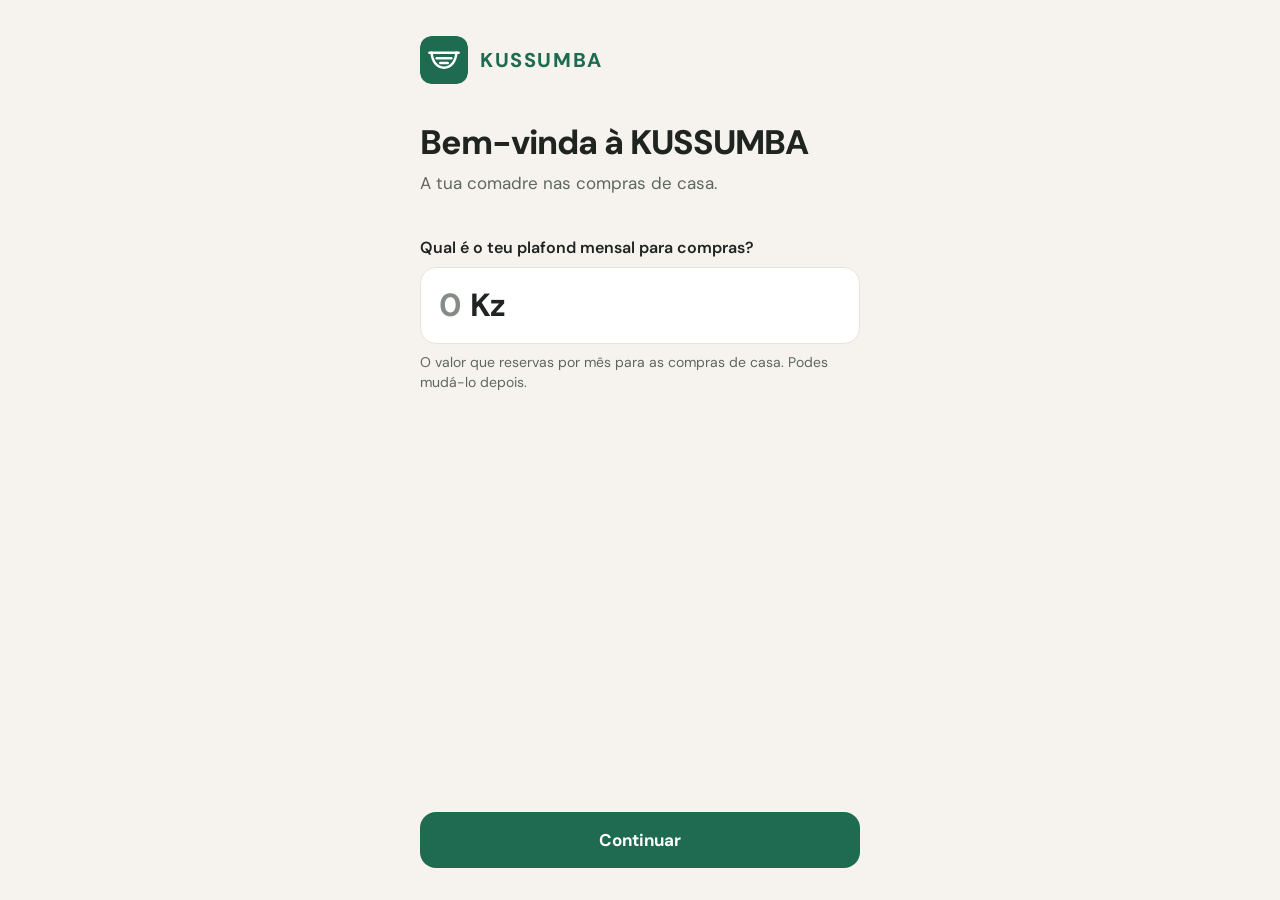
==== index.html @ 4082519f "KUSSUMBA: primeira versão completa Aplicação instalável (PWA) para gerir as compras da casa: plafond" ====
<!doctype html>
<html lang="pt-AO">
<head>
  <meta charset="utf-8">
  <meta name="viewport" content="width=device-width, initial-scale=1, viewport-fit=cover">
  <meta name="theme-color" content="#F6F3EE">
  <meta http-equiv="Content-Security-Policy" content="default-src 'self'; script-src 'self'; style-src 'self' 'unsafe-inline'; img-src 'self' data:; font-src 'self'; connect-src 'self'; manifest-src 'self'; worker-src 'self'; object-src 'none'; base-uri 'self'; form-action 'none'">
  <title>KUSSUMBA</title>
  <meta name="description" content="A tua comadre nas compras de casa.">
  <link rel="manifest" href="manifest.webmanifest">
  <link rel="icon" href="icones/favicon.svg" type="image/svg+xml">
  <link rel="apple-touch-icon" href="icones/icone-192.png">
  <link rel="preload" href="fontes/dm-sans-latin-wght-normal.woff2" as="font" type="font/woff2" crossorigin>
  <link rel="stylesheet" href="css/tokens.css">
  <link rel="stylesheet" href="css/base.css">
  <link rel="stylesheet" href="css/componentes.css">
  <link rel="stylesheet" href="css/ecras.css">
  <script type="module" src="js/app.js"></script>
</head>
<body>
  <main id="app" class="app"></main>
  <nav id="navegacao" class="nav" aria-label="Navegação principal" hidden></nav>
  <div id="avisos" class="avisos" role="status" aria-live="polite"></div>
  <noscript>
    <p class="sem-js">A KUSSUMBA precisa do JavaScript activo no navegador.</p>
  </noscript>
</body>
</html>
---- css/tokens.css ----
/* Identidade visual da KUSSUMBA. Cores retiradas das telas de referência do projecto. */

@font-face {
  font-family: "DM Sans";
  src: url("../fontes/dm-sans-latin-wght-normal.woff2") format("woff2");
  font-weight: 100 1000;
  font-style: normal;
  font-display: swap;
}

:root {
  /* Superfícies */
  --fundo: #F6F3EE;
  --superficie: #FFFFFF;
  --superficie-2: #F6F3EE;
  --borda: #E7E3DC;
  --borda-forte: #D9D3C8;
  --tracejado: #9DB5A9;
  --marcador: #858B85; /* texto de exemplo em campos vazios: 3:1 no mínimo */
  --trilho: #ECE7DE;

  /* Texto */
  --tinta: #1F2421;
  --tinta-2: #5E6660;

  /* Marca */
  --verde: #1E6B52;
  --verde-premido: #185A45;
  --verde-suave: #E1EFE8;
  --verde-tinta: #154D3B;

  /* Estados */
  --alerta-fundo: #FDF0E1;
  --alerta-borda: #F2D8B9;
  --alerta-tinta: #7A3E06;
  --subida: #8A3B12;
  --descida: #1D4E89;

  /* Ícones de produto */
  --icone-fundo: #F3E7D3;
  --icone-traco: #7A4A12;

  /* Forma */
  --raio: 16px;
  --raio-pequeno: 12px;
  --margem: 20px;
  --toque: 48px;

  /* Tipografia */
  --fonte: "DM Sans", system-ui, -apple-system, "Segoe UI", sans-serif;
  --t-meta: 0.875rem;   /* 14px */
  --t-corpo: 1rem;      /* 16px */
  --t-destaque: 1.0625rem; /* 17px */
  --t-titulo: 1.875rem; /* 30px */
  --t-valor: 2.625rem;  /* 42px */

  --altura-nav: 72px;
}
---- css/base.css ----
*,
*::before,
*::after {
  box-sizing: border-box;
}

html {
  -webkit-text-size-adjust: 100%;
  text-size-adjust: 100%;
}

body {
  margin: 0;
  min-height: 100dvh;
  background: var(--fundo);
  color: var(--tinta);
  font-family: var(--fonte);
  font-size: var(--t-corpo);
  line-height: 1.45;
  -webkit-font-smoothing: antialiased;
  -webkit-tap-highlight-color: transparent;
  overscroll-behavior-y: none;
}

h1, h2, h3, p {
  margin: 0;
}

h1 {
  font-size: var(--t-titulo);
  line-height: 1.15;
  font-weight: 800;
  letter-spacing: -0.02em;
}

h2 {
  font-size: var(--t-destaque);
  line-height: 1.3;
  font-weight: 600;
}

button,
input,
select,
textarea {
  font: inherit;
  color: inherit;
}

button {
  cursor: pointer;
  touch-action: manipulation;
  -webkit-user-select: none;
  user-select: none;
}

a {
  color: var(--verde);
}

/* Os campos têm pelo menos 16px para o Android não ampliar a página ao focar. */
input,
select,
textarea {
  font-size: max(16px, 1em);
}

:focus-visible {
  outline: 3px solid var(--verde);
  outline-offset: 2px;
}

[hidden] {
  display: none !important;
}

.app {
  width: 100%;
  max-width: 480px;
  margin: 0 auto;
  padding: calc(24px + env(safe-area-inset-top)) var(--margem) 32px;
}

body.com-nav .app {
  padding-bottom: calc(var(--altura-nav) + 32px + env(safe-area-inset-bottom));
}

.visualmente-oculto {
  position: absolute;
  width: 1px;
  height: 1px;
  overflow: hidden;
  clip: rect(0 0 0 0);
  clip-path: inset(50%);
  white-space: nowrap;
}

.sem-js {
  padding: 24px;
  text-align: center;
}

@media (prefers-reduced-motion: reduce) {
  *,
  *::before,
  *::after {
    animation-duration: 0.01ms !important;
    transition-duration: 0.01ms !important;
  }
}
---- css/componentes.css ----
/* Componentes reutilizados em várias telas. */

/* Cabeçalho de tela */
.cabecalho {
  margin-bottom: 20px;
}

.cabecalho__sobre {
  color: var(--tinta-2);
  font-size: var(--t-meta);
  margin-bottom: 2px;
}

/* O título recebe o foco ao abrir a tela, para os leitores de ecrã; não precisa de contorno. */
h1[tabindex="-1"]:focus {
  outline: none;
}

/* Cartão */
.cartao {
  background: var(--superficie);
  border: 1px solid var(--borda);
  border-radius: var(--raio);
  padding: 20px;
}

.cartao + .cartao,
.cartao + .seccao,
.seccao + .seccao,
.alerta + .botao,
.cartao + .alerta,
.alerta + .cartao,
.alerta + .seccao {
  margin-top: 16px;
}

.cartao + .botao {
  margin-top: 20px;
}

/* Secção com título */
.seccao {
  margin-top: 28px;
}

.seccao__titulo {
  font-size: var(--t-destaque);
  font-weight: 600;
  margin-bottom: 10px;
}

/* Botões */
.botao {
  display: flex;
  align-items: center;
  justify-content: center;
  gap: 10px;
  width: 100%;
  min-height: 56px;
  padding: 14px 20px;
  border-radius: var(--raio);
  border: 1.5px solid transparent;
  font-size: var(--t-destaque);
  font-weight: 700;
  text-decoration: none;
  transition: transform 120ms ease-out, background-color 120ms ease-out;
}

.botao:active {
  transform: scale(0.98);
}

.botao svg {
  width: 22px;
  height: 22px;
  flex: none;
}

.botao--primario {
  background: var(--verde);
  color: #FFFFFF;
}

.botao--primario:active {
  background: var(--verde-premido);
}

.botao--secundario {
  background: var(--superficie);
  color: var(--verde);
  border-color: var(--verde);
}

.botao--tracejado {
  background: transparent;
  color: var(--verde);
  border: 1.5px dashed var(--tracejado);
  font-weight: 600;
}

.botao--texto {
  background: transparent;
  color: var(--verde);
  font-weight: 600;
  min-height: var(--toque);
}

.botao:disabled {
  opacity: 0.45;
  cursor: default;
  transform: none;
}

.botao-voltar {
  display: inline-flex;
  align-items: center;
  justify-content: center;
  width: var(--toque);
  height: var(--toque);
  border-radius: var(--raio-pequeno);
  border: 1px solid var(--borda);
  background: var(--superficie);
  color: var(--tinta);
  text-decoration: none;
}

.botao-voltar svg {
  width: 22px;
  height: 22px;
}

/* Alertas em linha */
.alerta {
  display: flex;
  gap: 12px;
  align-items: flex-start;
  padding: 14px 16px;
  border-radius: var(--raio-pequeno);
  border: 1px solid var(--alerta-borda);
  background: var(--alerta-fundo);
  color: var(--alerta-tinta);
  font-size: 0.9375rem;
  line-height: 1.4;
}

.alerta svg {
  width: 20px;
  height: 20px;
  flex: none;
  margin-top: 1px;
}

.alerta--positivo {
  background: var(--verde-suave);
  border-color: var(--verde-suave);
  color: var(--verde-tinta);
}

.alerta--info {
  background: var(--superficie);
  border-color: var(--borda);
  color: var(--tinta-2);
}

/* Barra de progresso */
.progresso {
  height: 12px;
  border-radius: 999px;
  background: var(--trilho);
  overflow: hidden;
}

.progresso__barra {
  height: 100%;
  border-radius: inherit;
  background: var(--verde);
}

.progresso--excedido .progresso__barra {
  background: var(--subida);
}

/* Linhas em lista dentro de um cartão */
.linhas {
  background: var(--superficie);
  border: 1px solid var(--borda);
  border-radius: var(--raio);
  overflow: hidden;
  list-style: none;
  margin: 0;
  padding: 0;
}

.linhas--separadas {
  background: none;
  border: 0;
  border-radius: 0;
  display: grid;
  gap: 10px;
}

.linhas--separadas > li {
  background: var(--superficie);
  border: 1px solid var(--borda);
  border-radius: var(--raio);
}

.linha {
  display: flex;
  align-items: center;
  justify-content: space-between;
  gap: 12px;
  width: 100%;
  min-height: 64px;
  padding: 14px 16px;
  background: none;
  border: 0;
  text-align: left;
  text-decoration: none;
  color: inherit;
}

.linhas:not(.linhas--separadas) > li + li {
  border-top: 1px solid var(--borda);
}

.linha__texto {
  min-width: 0;
}

.linha__titulo {
  display: block;
  font-weight: 600;
  overflow-wrap: anywhere;
}

.linha__meta {
  display: block;
  color: var(--tinta-2);
  font-size: var(--t-meta);
}

.linha__valor {
  flex: none;
  text-align: right;
  font-weight: 600;
}

.linha__valor small {
  display: block;
  color: var(--tinta-2);
  font-size: 0.8125rem;
  font-weight: 400;
}

/* Pares rótulo / valor */
.pares {
  display: grid;
  gap: 10px;
  margin: 0;
}

.par {
  display: flex;
  justify-content: space-between;
  align-items: baseline;
  gap: 12px;
}

.par dt {
  color: var(--tinta-2);
}

.par dd {
  margin: 0;
  font-weight: 600;
  text-align: right;
}

.divisor {
  border: 0;
  border-top: 1px solid var(--borda);
  margin: 14px 0;
}

/* Etiquetas */
.etiqueta {
  display: inline-flex;
  align-items: center;
  padding: 3px 10px;
  border-radius: 999px;
  background: var(--verde-suave);
  color: var(--verde-tinta);
  font-size: 0.8125rem;
  font-weight: 600;
}

.etiqueta--aviso {
  background: var(--alerta-fundo);
  color: var(--alerta-tinta);
}

.etiqueta--neutra {
  background: var(--superficie);
  border: 1px solid var(--borda);
  color: var(--tinta-2);
}

.cabecalho__etiquetas {
  display: flex;
  flex-wrap: wrap;
  gap: 6px;
  margin-top: 8px;
}

.cabecalho__etiquetas .cabecalho__etiqueta {
  margin-top: 0;
}

/* Texto de apoio */
.nota {
  color: var(--tinta-2);
  font-size: var(--t-meta);
  line-height: 1.45;
}

.subida {
  color: var(--subida);
}

.descida {
  color: var(--descida);
}

.positivo {
  color: var(--verde);
}

/* Campo de valor em Kz */
.campo {
  display: grid;
  gap: 8px;
}

.campo__rotulo {
  font-weight: 600;
}

.campo-kz {
  display: flex;
  align-items: baseline;
  gap: 8px;
  min-height: 72px;
  padding: 14px 18px;
  background: var(--superficie);
  border: 1.5px solid var(--borda);
  border-radius: var(--raio);
  cursor: text;
}

.campo-kz:focus-within {
  border-color: var(--verde);
}

.campo-kz__input {
  field-sizing: content;
  min-width: 1ch;
  max-width: 100%;
  padding: 0;
  border: 0;
  outline: none;
  background: none;
  font-size: 2rem;
  font-weight: 700;
  letter-spacing: -0.02em;
}

.campo-kz__input::placeholder {
  color: var(--marcador);
}

.campo-kz__moeda {
  font-size: 2rem;
  font-weight: 700;
  letter-spacing: -0.02em;
}

.campo__erro {
  color: var(--subida);
  font-size: var(--t-meta);
}

/* Barra de navegação inferior */
.nav {
  position: fixed;
  left: 0;
  right: 0;
  bottom: 0;
  z-index: 10;
  background: var(--superficie);
  border-top: 1px solid var(--borda);
  padding-bottom: env(safe-area-inset-bottom);
}

.nav__lista {
  display: grid;
  grid-template-columns: repeat(4, 1fr);
  max-width: 480px;
  margin: 0 auto;
  padding: 0;
  list-style: none;
}

.nav__item {
  display: flex;
  flex-direction: column;
  align-items: center;
  justify-content: center;
  gap: 4px;
  height: var(--altura-nav);
  color: var(--tinta-2);
  font-size: 0.8125rem;
  font-weight: 500;
  text-decoration: none;
}

.nav__item svg {
  width: 24px;
  height: 24px;
}

.nav__item[aria-current="page"] {
  color: var(--verde);
  font-weight: 700;
}

/* Avisos temporários */
.avisos {
  position: fixed;
  left: 50%;
  bottom: calc(var(--altura-nav) + 16px + env(safe-area-inset-bottom));
  z-index: 30;
  transform: translateX(-50%);
  width: min(440px, calc(100% - 2 * var(--margem)));
  pointer-events: none;
}

/* Sem barra inferior, os botões principais ficam em baixo; o aviso passa para o topo. */
body:not(.com-nav) .avisos {
  top: calc(12px + env(safe-area-inset-top));
  bottom: auto;
}

.aviso {
  padding: 14px 16px;
  border-radius: var(--raio-pequeno);
  background: var(--tinta);
  color: #FFFFFF;
  font-size: 0.9375rem;
  animation: aviso-entra 180ms ease-out;
}

.aviso--erro {
  background: var(--subida);
}

@keyframes aviso-entra {
  from { opacity: 0; transform: translateY(8px); }
  to { opacity: 1; transform: none; }
}

/* Diálogo de confirmação */
.dialogo {
  width: min(420px, calc(100% - 2 * var(--margem)));
  padding: 24px;
  border: 0;
  border-radius: var(--raio);
  background: var(--superficie);
  color: var(--tinta);
}

.dialogo::backdrop {
  background: rgba(31, 36, 33, 0.45);
}

.dialogo h2 {
  margin-bottom: 8px;
}

.dialogo p {
  color: var(--tinta-2);
}

.dialogo__accoes {
  display: grid;
  gap: 8px;
  margin-top: 20px;
}

.botao--perigo {
  background: var(--subida);
  color: #FFFFFF;
}

/* Estado de erro de uma tela */
.falha {
  display: grid;
  gap: 16px;
  padding-top: 40px;
  text-align: center;
}

/* Cabeçalho com botão de voltar */
.topo-voltar {
  display: flex;
  align-items: center;
  gap: 14px;
  margin-bottom: 16px;
}

.topo-voltar h1 {
  font-size: 1.625rem;
}

.cabecalho__etiqueta {
  margin-top: 8px;
}

/* Campos de texto simples */
.campo-texto {
  width: 100%;
  min-height: 52px;
  padding: 12px 16px;
  background: var(--superficie);
  border: 1.5px solid var(--borda);
  border-radius: 14px;
  outline: none;
}

.campo-texto:focus {
  border-color: var(--verde);
}

select.campo-texto {
  appearance: none;
  background-image: linear-gradient(45deg, transparent 50%, var(--tinta-2) 50%), linear-gradient(135deg, var(--tinta-2) 50%, transparent 50%);
  background-position: calc(100% - 20px) 50%, calc(100% - 14px) 50%;
  background-size: 6px 6px;
  background-repeat: no-repeat;
  padding-right: 36px;
}

.campos-lado {
  display: grid;
  grid-template-columns: 1fr 1fr;
  gap: 12px;
}

/* Pesquisa */
.pesquisa {
  display: block;
}

.pesquisa input {
  width: 100%;
  min-height: 50px;
  padding: 12px 16px;
  background: var(--superficie);
  border: 1.5px solid var(--borda);
  border-radius: 14px;
  outline: none;
}

.pesquisa input:focus {
  border-color: var(--verde);
}

/* Categorias e sugestões em fila */
.chips {
  display: flex;
  gap: 8px;
  margin: 14px calc(-1 * var(--margem)) 0;
  padding: 0 var(--margem) 4px;
  overflow-x: auto;
  scrollbar-width: none;
  overscroll-behavior-x: contain;
}

.chips::-webkit-scrollbar {
  display: none;
}

.chips--quebra {
  flex-wrap: wrap;
  margin: 10px 0 0;
  padding: 0;
  overflow: visible;
}

.chip {
  flex: none;
  min-height: 44px;
  padding: 8px 16px;
  background: var(--superficie);
  border: 1px solid var(--borda);
  border-radius: 999px;
  font-size: 0.9375rem;
  font-weight: 600;
  color: var(--tinta);
}

.chip[aria-pressed="true"] {
  background: var(--tinta);
  border-color: var(--tinta);
  color: #FFFFFF;
}

/* Seletor de quantidade: − 25 kg + */
.quantidade {
  display: grid;
  grid-template-columns: 52px 1fr 52px;
  align-items: center;
  min-height: 56px;
  background: var(--superficie);
  border: 1.5px solid var(--borda);
  border-radius: 14px;
}

.quantidade__botao {
  display: grid;
  place-items: center;
  height: 100%;
  min-height: 48px;
  background: none;
  border: 0;
  color: var(--verde);
}

.quantidade__botao svg {
  width: 22px;
  height: 22px;
}

.quantidade__valor {
  display: flex;
  align-items: baseline;
  justify-content: center;
  gap: 6px;
  font-weight: 700;
  font-size: 1.125rem;
}

.quantidade__valor input {
  width: 5ch;
  padding: 4px 0;
  border: 0;
  border-bottom: 1.5px dashed var(--borda-forte);
  background: none;
  text-align: right;
  font-weight: 700;
  outline: none;
}

.quantidade__valor input:focus {
  border-bottom-color: var(--verde);
}

.quantidade--compacta {
  grid-template-columns: 34px 1fr 34px;
  min-height: 44px;
  border: 0;
  border-top: 1px solid var(--borda);
  border-radius: 0;
  background: none;
}

.quantidade--compacta .quantidade__botao {
  color: var(--tinta);
}

.quantidade--compacta .quantidade__botao svg {
  width: 16px;
  height: 16px;
}

.quantidade--compacta .quantidade__valor {
  flex-direction: column;
  align-items: center;
  gap: 0;
  font-size: 0.875rem;
  line-height: 1.15;
}

.quantidade--compacta [data-numero] {
  font-weight: 700;
}

/* Folha que sobe do fundo */
.folha {
  width: 100%;
  max-width: 480px;
  max-height: 88dvh;
  margin: auto auto 0;
  padding: 0;
  border: 0;
  border-radius: 20px 20px 0 0;
  background: var(--superficie);
  color: var(--tinta);
  animation: folha-sobe 200ms ease-out;
}

.folha::backdrop {
  background: rgba(31, 36, 33, 0.45);
}

.folha__corpo {
  padding: 20px var(--margem) calc(20px + env(safe-area-inset-bottom));
}

.folha__corpo form,
.folha__corpo > .campo,
.folha__corpo {
  display: grid;
  gap: 18px;
}

.folha__cabecalho {
  display: flex;
  align-items: flex-start;
  gap: 12px;
}

.folha__cabecalho > div {
  flex: 1;
  min-width: 0;
}

.folha__cabecalho h2 {
  font-size: 1.25rem;
  font-weight: 700;
}

.folha__fechar {
  display: grid;
  place-items: center;
  width: var(--toque);
  height: var(--toque);
  margin: -8px -8px 0 0;
  background: none;
  border: 0;
  border-radius: var(--raio-pequeno);
  color: var(--tinta-2);
}

.folha__fechar svg {
  width: 22px;
  height: 22px;
}

.folha__accoes {
  display: grid;
  gap: 4px;
}

.folha__unitario {
  margin-top: -10px;
}

@keyframes folha-sobe {
  from { transform: translateY(24px); opacity: 0; }
  to { transform: none; opacity: 1; }
}

.botao--texto-perigo {
  color: var(--subida);
}

/* Ícone de produto no quadrado bege */
.icone-produto {
  display: grid;
  place-items: center;
  flex: none;
  width: 52px;
  height: 52px;
  border-radius: var(--raio-pequeno);
  background: var(--icone-fundo);
  color: var(--icone-traco);
}

.icone-produto svg {
  width: 30px;
  height: 30px;
}

/* Barra fixa no fundo (catálogo) */
.rodape-fixo {
  position: fixed;
  left: 0;
  right: 0;
  bottom: 0;
  z-index: 10;
  display: flex;
  align-items: center;
  justify-content: space-between;
  gap: 16px;
  max-width: 480px;
  margin: 0 auto;
  padding: 14px var(--margem) calc(14px + env(safe-area-inset-bottom));
  background: var(--superficie);
  border-top: 1px solid var(--borda);
}

.rodape-fixo__texto strong {
  display: block;
  font-size: var(--t-destaque);
}

.rodape-fixo__texto span {
  color: var(--tinta-2);
  font-size: var(--t-meta);
}

.rodape-fixo__botao {
  width: auto;
  padding: 14px 22px;
}

/* Escolha em cartões com botão de opção */
.escolha {
  display: grid;
  gap: 12px;
  margin: 0;
  padding: 0;
  border: 0;
}

.escolha legend {
  margin-bottom: 12px;
  padding: 0;
}

.opcao-radio {
  display: flex;
  align-items: center;
  gap: 16px;
  min-height: 64px;
  padding: 14px 18px;
  background: var(--superficie);
  border: 1.5px solid var(--borda);
  border-radius: var(--raio);
  cursor: pointer;
}

.opcao-radio:has(input:checked) {
  border-color: var(--verde);
}

.opcao-radio input {
  flex: none;
  width: 22px;
  height: 22px;
  margin: 0;
  accent-color: var(--verde);
}
---- css/ecras.css ----
/* Estilos próprios de cada tela. */

/* ---------- Entrada: boas-vindas e primeira lista ---------- */

.entrada {
  display: flex;
  flex-direction: column;
  min-height: calc(100dvh - 56px - env(safe-area-inset-top));
}

.entrada__marca {
  display: flex;
  align-items: center;
  gap: 12px;
  margin: 12px 0 40px;
}

.entrada__marca img {
  width: 48px;
  height: 48px;
  border-radius: 12px;
}

.entrada__nome {
  font-size: 1.25rem;
  font-weight: 800;
  letter-spacing: 0.08em;
  color: var(--verde);
}

.entrada h1 {
  font-size: 2.125rem;
  line-height: 1.1;
  letter-spacing: -0.03em;
}

.entrada__slogan {
  margin-top: 10px;
  color: var(--tinta-2);
  font-size: var(--t-destaque);
  max-width: 32ch;
}

.entrada__form {
  display: flex;
  flex-direction: column;
  gap: 24px;
  flex: 1;
  margin-top: 40px;
}

.entrada__form .botao {
  margin-top: auto;
}

.entrada--escolha h1 {
  margin-top: 24px;
}

.entrada__depois {
  margin-top: auto;
}

/* Opções grandes, uma por linha */
.opcoes {
  display: grid;
  gap: 12px;
  margin-top: 32px;
}

.opcao {
  display: flex;
  align-items: center;
  justify-content: space-between;
  gap: 16px;
  width: 100%;
  min-height: 76px;
  padding: 16px 18px;
  background: var(--superficie);
  border: 1.5px solid var(--borda);
  border-radius: var(--raio);
  text-align: left;
  transition: border-color 120ms ease-out, transform 120ms ease-out;
}

.opcao:active {
  transform: scale(0.99);
  border-color: var(--verde);
}

.opcao svg {
  width: 22px;
  height: 22px;
  flex: none;
  color: var(--tinta-2);
}

.opcao__titulo {
  display: block;
  font-weight: 700;
}

.opcao__meta {
  display: block;
  margin-top: 2px;
  color: var(--tinta-2);
  font-size: var(--t-meta);
}

/* ---------- Mês ---------- */

.saldo {
  padding: 20px 20px 18px;
}

.saldo__rotulo {
  color: var(--tinta-2);
  font-size: 0.9375rem;
}

.saldo__valor {
  margin: 2px 0 16px;
  color: var(--verde);
  font-size: var(--t-valor);
  line-height: 1.1;
  font-weight: 800;
  letter-spacing: -0.03em;
}

.saldo__valor--excedido {
  color: var(--subida);
}

.saldo__pares {
  display: flex;
  justify-content: space-between;
  align-items: flex-end;
  gap: 12px;
  margin-top: 14px;
}

.saldo__par-rotulo {
  display: flex;
  align-items: center;
  gap: 4px;
  color: var(--tinta-2);
  font-size: var(--t-meta);
}

.saldo__par-rotulo svg {
  width: 14px;
  height: 14px;
}

.saldo__par-valor {
  display: block;
  font-weight: 700;
  font-size: 0.9375rem;
}

.saldo__plafond {
  display: flex;
  flex-direction: column;
  align-items: flex-end;
  min-height: var(--toque);
  justify-content: flex-end;
  margin: -8px -8px -6px 0;
  padding: 8px 8px 6px;
  background: none;
  border: 0;
  border-radius: var(--raio-pequeno);
  text-align: right;
}

.saldo__plafond:active {
  background: var(--superficie-2);
}

.saldo + .alerta {
  margin-top: 16px;
}

.alerta + .botao,
.saldo + .botao {
  margin-top: 20px;
}

.alerta p {
  margin: 0;
}

.alerta--perigo {
  border-color: var(--subida);
}

.previsao__resultado {
  display: flex;
  align-items: flex-start;
  gap: 10px;
  font-weight: 500;
}

.previsao__resultado svg {
  width: 20px;
  height: 20px;
  flex: none;
  margin-top: 1px;
}

.previsao__resultado strong {
  font-weight: 700;
}

.previsao__nota {
  margin-top: 10px;
}

.previsao p + .ligacao,
.ritmo p + .ligacao {
  margin-top: 8px;
}

.ritmo__frase {
  margin-top: 12px;
}

.ritmo__frase + .nota {
  margin-top: 8px;
}

.ligacao {
  display: inline-flex;
  align-items: center;
  min-height: var(--toque);
  padding: 0;
  background: none;
  border: 0;
  color: var(--verde);
  font-weight: 700;
  text-decoration: none;
}

.linha__etiqueta {
  margin-top: 6px;
}

.vazio {
  padding: 4px 0;
}

/* ---------- Lista (tela 3) ---------- */

.lista-resumo {
  padding: 16px 16px 14px;
}

.lista-resumo__topo {
  display: flex;
  justify-content: space-between;
  gap: 12px;
}

.lista-resumo__direita {
  text-align: right;
}

.lista-resumo__rotulo {
  color: var(--tinta-2);
  font-size: 0.9375rem;
}

.lista-resumo__valor {
  font-size: 1.125rem;
  font-weight: 700;
}

.lista-resumo .divisor {
  margin: 12px 0;
}

.lista-resumo__resultado {
  display: flex;
  align-items: center;
  gap: 8px;
  margin-top: 10px;
  font-weight: 500;
}

.lista-resumo__resultado svg {
  width: 20px;
  height: 20px;
  flex: none;
}

.lista-resumo__nota {
  margin-top: 10px;
}

.lista-resumo + .alerta,
.lista-resumo + .lista-artigos,
.alerta + .lista-artigos {
  margin-top: 16px;
}

.lista-artigos .linha {
  min-height: 66px;
}

.lista-artigos .linha__valor {
  font-weight: 500;
}

.linha__valor--vazio {
  color: var(--tinta-2);
  font-weight: 500;
  font-size: var(--t-meta);
  padding: 4px 10px;
  border: 1px dashed var(--borda-forte);
  border-radius: 999px;
}

.linha--comprada .linha__titulo {
  display: flex;
  align-items: center;
  gap: 6px;
  color: var(--tinta-2);
}

.linha--comprada .linha__titulo svg {
  width: 18px;
  height: 18px;
  color: var(--verde);
  flex: none;
}

.linha--comprada .linha__valor {
  color: var(--tinta-2);
  font-weight: 500;
}

.lista-vazia {
  display: grid;
  gap: 16px;
}

.lista-adicionar {
  margin-top: 20px;
}

.produto-historico {
  padding: 14px 16px;
  background: var(--superficie-2);
  border-radius: var(--raio-pequeno);
  font-size: 0.9375rem;
}

.produto-historico dd {
  white-space: nowrap;
}

/* ---------- Catálogo (tela 2) ---------- */

.tela--catalogo {
  padding-bottom: 96px;
}

.catalogo__aviso {
  margin-top: 10px;
}

/* Três colunas com a letra normal; duas quando a letra está grande ou o ecrã é estreito. */
.grelha {
  display: grid;
  grid-template-columns: repeat(auto-fill, minmax(6.5rem, 1fr));
  gap: 12px;
  margin: 18px 0 0;
  padding: 0;
  list-style: none;
}

.grelha__vazia {
  grid-column: 1 / -1;
}

.produto {
  position: relative;
  display: flex;
  flex-direction: column;
  background: var(--superficie);
  border: 1px solid var(--borda);
  border-radius: 14px;
  overflow: hidden;
}

.produto--na-lista {
  border: 2px solid var(--verde);
}

.produto__tocar {
  display: flex;
  flex-direction: column;
  align-items: stretch;
  gap: 2px;
  flex: 1;
  padding: 8px 8px 10px;
  background: none;
  border: 0;
  text-align: left;
}

.produto__icone {
  display: grid;
  place-items: center;
  height: 58px;
  margin-bottom: 8px;
  border-radius: 10px;
  background: var(--icone-fundo);
  color: var(--icone-traco);
}

.produto__icone svg {
  width: 34px;
  height: 34px;
}

.produto__marca {
  position: absolute;
  top: 6px;
  right: 6px;
  display: grid;
  place-items: center;
  width: 24px;
  height: 24px;
  border-radius: 50%;
  background: var(--verde);
  color: #FFFFFF;
}

.produto__marca svg {
  width: 15px;
  height: 15px;
  stroke-width: 2.6;
}

.produto__nome {
  font-weight: 700;
  font-size: 0.9375rem;
  line-height: 1.2;
  overflow-wrap: break-word;
  hyphens: auto;
}

.produto__estado {
  color: var(--tinta-2);
  font-size: 0.8125rem;
  line-height: 1.3;
}

.produto--novo {
  border: 1.5px dashed var(--tracejado);
  background: transparent;
}

.produto--novo .produto__tocar {
  align-items: center;
  justify-content: center;
  gap: 6px;
  min-height: 132px;
  color: var(--verde);
  font-weight: 700;
  font-size: 0.9375rem;
  text-align: center;
}

.produto--novo svg {
  width: 26px;
  height: 26px;
}

/* ---------- Comprar (tela 4) ---------- */

.comprar-inicio {
  display: grid;
  gap: 22px;
}

.compra-topo {
  display: flex;
  justify-content: space-between;
  align-items: flex-start;
  gap: 12px;
}

.compra-topo__sobra {
  text-align: right;
  font-size: var(--t-meta);
  color: var(--tinta-2);
}

.compra-topo__valor {
  color: var(--verde);
  font-size: var(--t-destaque);
  font-weight: 700;
}

.compra-titulo {
  margin-top: 16px;
  font-size: 1.625rem;
}

.compra-progresso {
  margin-top: 2px;
  color: var(--tinta-2);
  font-size: 0.9375rem;
}

.registados {
  display: grid;
  gap: 8px;
  margin: 14px 0 0;
  padding: 0;
  list-style: none;
}

.registado {
  display: flex;
  align-items: center;
  justify-content: space-between;
  gap: 12px;
  width: 100%;
  min-height: 44px;
  padding: 8px 14px;
  background: var(--superficie);
  border: 1px solid var(--borda);
  border-radius: var(--raio-pequeno);
  text-align: left;
  font-size: 0.9375rem;
}

.registado__texto {
  display: flex;
  align-items: center;
  gap: 8px;
  min-width: 0;
}

.registado__texto svg {
  width: 18px;
  height: 18px;
  flex: none;
  color: var(--verde);
}

.registado strong {
  flex: none;
}

.registados__todos {
  width: auto;
  margin-top: 2px;
  padding: 8px 0;
  justify-content: flex-start;
}

.artigo-actual {
  margin-top: 14px;
  padding: 16px;
  background: var(--superficie);
  border: 1.5px solid var(--verde);
  border-radius: var(--raio);
}

.artigo-actual__topo {
  display: flex;
  justify-content: space-between;
  align-items: center;
  gap: 12px;
}

.artigo-actual__topo h2 {
  font-size: var(--t-destaque);
  font-weight: 700;
}

.artigo-actual__qtd {
  flex: none;
  min-height: 44px;
  margin: -8px -8px -8px 0;
  padding: 8px;
  background: none;
  border: 0;
  border-radius: var(--raio-pequeno);
  color: var(--tinta-2);
  font-size: 0.9375rem;
  text-decoration: underline dotted;
  text-underline-offset: 4px;
}

.artigo-actual__etiqueta {
  margin-top: 6px;
}

.artigo-actual__rotulo {
  margin-top: 10px;
  color: var(--tinta-2);
  font-size: var(--t-meta);
}

.artigo-actual__valor {
  margin-top: 6px;
  padding: 10px 14px;
  background: var(--superficie-2);
  border-radius: var(--raio-pequeno);
  font-size: 2rem;
  font-weight: 800;
  letter-spacing: -0.02em;
}

.artigo-actual__valor--vazio {
  color: var(--marcador);
}

.artigo-actual__rodape {
  display: flex;
  justify-content: space-between;
  align-items: baseline;
  gap: 12px;
  margin-top: 10px;
}

.artigo-actual__diferenca {
  flex: none;
  font-size: var(--t-meta);
  font-weight: 700;
}

.artigo-actual__anterior {
  margin-top: 4px;
}

.teclado {
  display: grid;
  grid-template-columns: repeat(3, 1fr);
  gap: 8px;
  margin-top: 14px;
}

.tecla {
  display: grid;
  place-items: center;
  min-height: 52px;
  background: var(--superficie);
  border: 1px solid var(--borda);
  border-radius: var(--raio-pequeno);
  font-size: 1.375rem;
  font-weight: 400;
  transition: background-color 80ms ease-out;
}

.tecla:active {
  background: var(--trilho);
}

.tecla svg {
  width: 26px;
  height: 26px;
  stroke-width: 1.5;
}

.compra-guardar {
  margin-top: 14px;
}

.compra-secundarias {
  display: flex;
  flex-wrap: wrap;
  justify-content: space-between;
  gap: 4px 12px;
  margin-top: 8px;
}

.compra-secundarias .botao {
  width: auto;
  padding: 10px 4px;
  font-size: 0.9375rem;
}

.compra-secundarias .botao svg {
  width: 18px;
  height: 18px;
}

.compra-fim {
  margin-top: 14px;
}

.compra-fim .botao {
  margin-top: 8px;
  width: auto;
  padding: 8px 0;
}

.compra-totais {
  margin-top: 12px;
}

.compra-totais dd {
  white-space: nowrap;
}

.compra-totais__nota {
  margin-top: 10px;
}

.compra-fecho {
  display: grid;
  gap: 4px;
  margin-top: 20px;
}

.compra-detalhe__ajuda {
  margin-top: 10px;
}

.compra-detalhe__continuar {
  margin-top: 24px;
}

.escolher-produto {
  max-height: 50dvh;
  overflow-y: auto;
}

.escolher-produto .linha svg {
  width: 20px;
  height: 20px;
  color: var(--tinta-2);
  flex: none;
}

.escolher-produto__vazio {
  padding: 16px;
}

/* ---------- Relatório (tela 5) ---------- */

.numeros-mes {
  display: grid;
  grid-template-columns: repeat(3, minmax(0, 1fr));
  gap: 8px;
}

.numero-mes {
  padding: 12px 12px 14px;
  background: var(--superficie);
  border: 1px solid var(--borda);
  border-radius: 14px;
}

.numero-mes__rotulo {
  color: var(--tinta-2);
  font-size: 0.8125rem;
}

.numero-mes__valor {
  margin-top: 4px;
  font-size: clamp(0.9375rem, 4.4vw, 1.0625rem);
  font-weight: 700;
  white-space: nowrap;
}

.numero-mes--destaque {
  background: var(--verde);
  border-color: var(--verde);
  color: #FFFFFF;
}

.numero-mes--destaque .numero-mes__rotulo {
  color: rgba(255, 255, 255, 0.85);
}

.numero-mes--excedido {
  background: var(--subida);
  border-color: var(--subida);
}

.numeros-mes__nota {
  margin-top: 6px;
  font-size: 0.8125rem;
}

.relatorio__nota {
  margin-top: 10px;
}

.variacao {
  font-weight: 700;
  white-space: nowrap;
}

.variacao.igual {
  color: var(--tinta-2);
}

.onde {
  display: grid;
  gap: 14px;
  margin: 0;
  padding: 0;
  list-style: none;
}

.onde__linha {
  display: flex;
  justify-content: space-between;
  gap: 12px;
  font-size: 0.9375rem;
}

.onde__barra {
  height: 8px;
  margin-top: 6px;
  border-radius: 999px;
  background: var(--trilho);
  overflow: hidden;
}

.onde__barra span {
  display: block;
  height: 100%;
  border-radius: inherit;
  background: var(--verde);
}

.relatorio__fim {
  display: grid;
  gap: 12px;
  margin-top: 28px;
}

/* ---------- Novo mês (tela 6) ---------- */

.novo-mes__nota {
  margin-bottom: 24px;
}

.tela--novo-mes {
  display: flex;
  flex-direction: column;
  min-height: calc(100dvh - 56px - env(safe-area-inset-top));
}

.novo-mes {
  display: flex;
  flex-direction: column;
  flex: 1;
  gap: 28px;
}

.novo-mes__plafond {
  display: grid;
  gap: 8px;
}

.novo-mes__plafond .campo__rotulo,
.escolha legend {
  font-size: var(--t-destaque);
}

.sugestao {
  justify-self: start;
  min-height: 44px;
  padding: 4px 0;
  background: none;
  border: 0;
  color: var(--tinta-2);
  font-size: var(--t-meta);
  text-align: left;
}

.sugestao strong {
  color: var(--verde);
  text-decoration: underline;
  text-underline-offset: 3px;
}

.escolha__artigos {
  margin: -4px 0 0 4px;
}

.marcar {
  display: grid;
  gap: 2px;
  margin: 4px 0 0;
  padding: 0;
  list-style: none;
}

.marcar__linha {
  display: flex;
  align-items: center;
  gap: 12px;
  min-height: 48px;
  cursor: pointer;
}

.marcar__linha input {
  flex: none;
  width: 22px;
  height: 22px;
  margin: 0;
  accent-color: var(--verde);
}

.marcar__nome {
  display: block;
  font-weight: 600;
}

.marcar__meta {
  display: block;
  color: var(--tinta-2);
  font-size: var(--t-meta);
}

.novo-mes__criar {
  margin-top: auto;
}
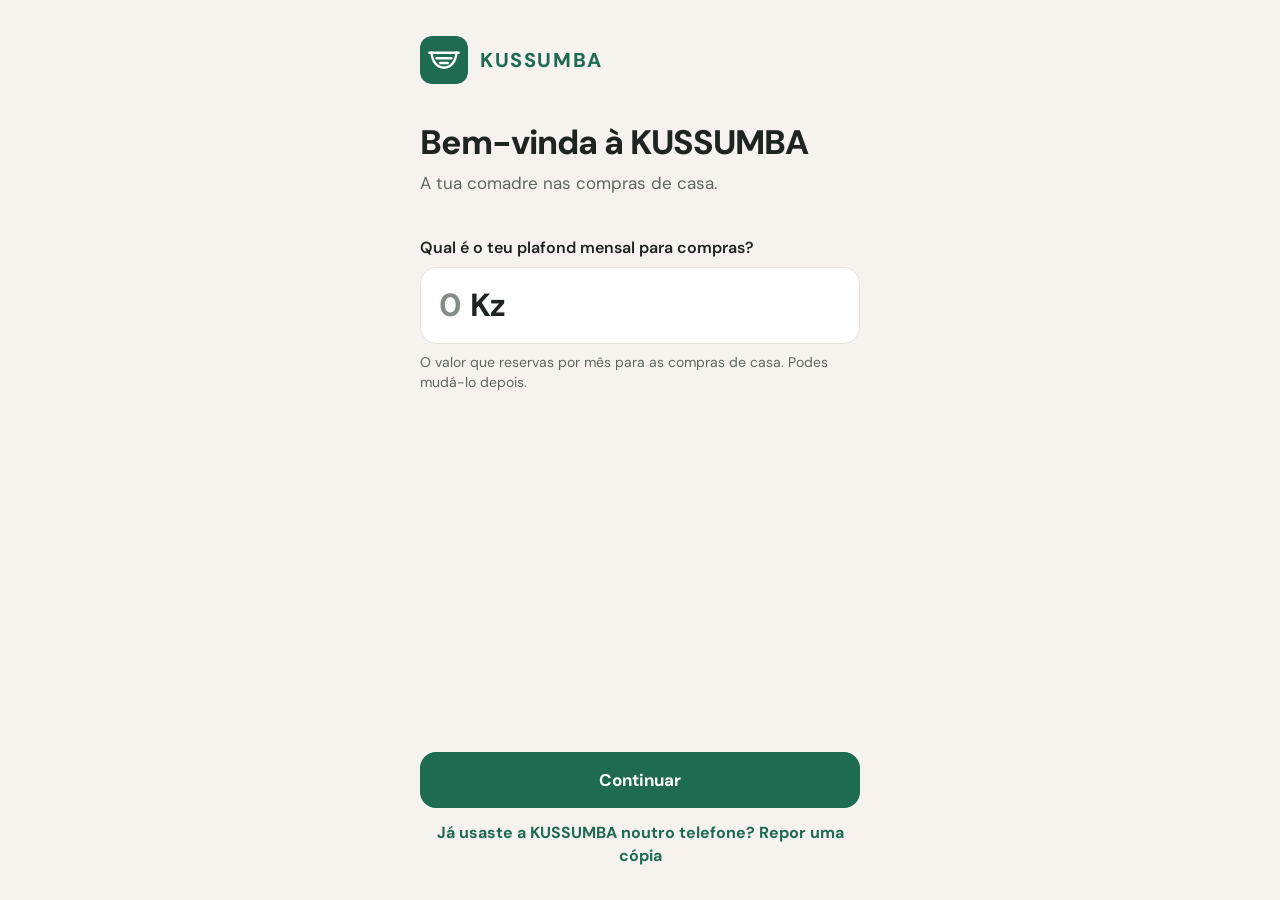
==== commit e484b0dc: "Correcções da auditoria de segurança (primeiro lote) - SEC-005: endereço com codificação inválida le" ====
--- a/index.html
+++ b/index.html
@@ -4,7 +4,7 @@
   <meta charset="utf-8">
   <meta name="viewport" content="width=device-width, initial-scale=1, viewport-fit=cover">
   <meta name="theme-color" content="#F6F3EE">
-  <meta http-equiv="Content-Security-Policy" content="default-src 'self'; script-src 'self'; style-src 'self' 'unsafe-inline'; img-src 'self' data:; font-src 'self'; connect-src 'self'; manifest-src 'self'; worker-src 'self'; object-src 'none'; base-uri 'self'; form-action 'none'">
+  <meta http-equiv="Content-Security-Policy" content="default-src 'self'; script-src 'self'; style-src 'self'; img-src 'self' data:; font-src 'self'; connect-src 'self'; manifest-src 'self'; worker-src 'self'; object-src 'none'; base-uri 'self'; form-action 'none'; require-trusted-types-for 'script'; trusted-types kussumba">
   <title>KUSSUMBA</title>
   <meta name="description" content="A tua comadre nas compras de casa.">
   <link rel="manifest" href="manifest.webmanifest">
--- a/css/ecras.css
+++ b/css/ecras.css
@@ -926,3 +926,36 @@
 .novo-mes__criar {
   margin-top: auto;
 }
+
+/* ---------- Cópia de segurança ---------- */
+
+.copia {
+  display: grid;
+  gap: 12px;
+}
+
+.copia h2 {
+  font-size: var(--t-destaque);
+  font-weight: 700;
+}
+
+.copia__ultima {
+  font-weight: 600;
+}
+
+.copia__escolher {
+  cursor: pointer;
+}
+
+.mes__copia {
+  display: grid;
+  gap: 2px;
+  margin-top: 28px;
+}
+
+.entrada__repor {
+  justify-content: center;
+  margin-top: 12px;
+  text-align: center;
+  cursor: pointer;
+}
